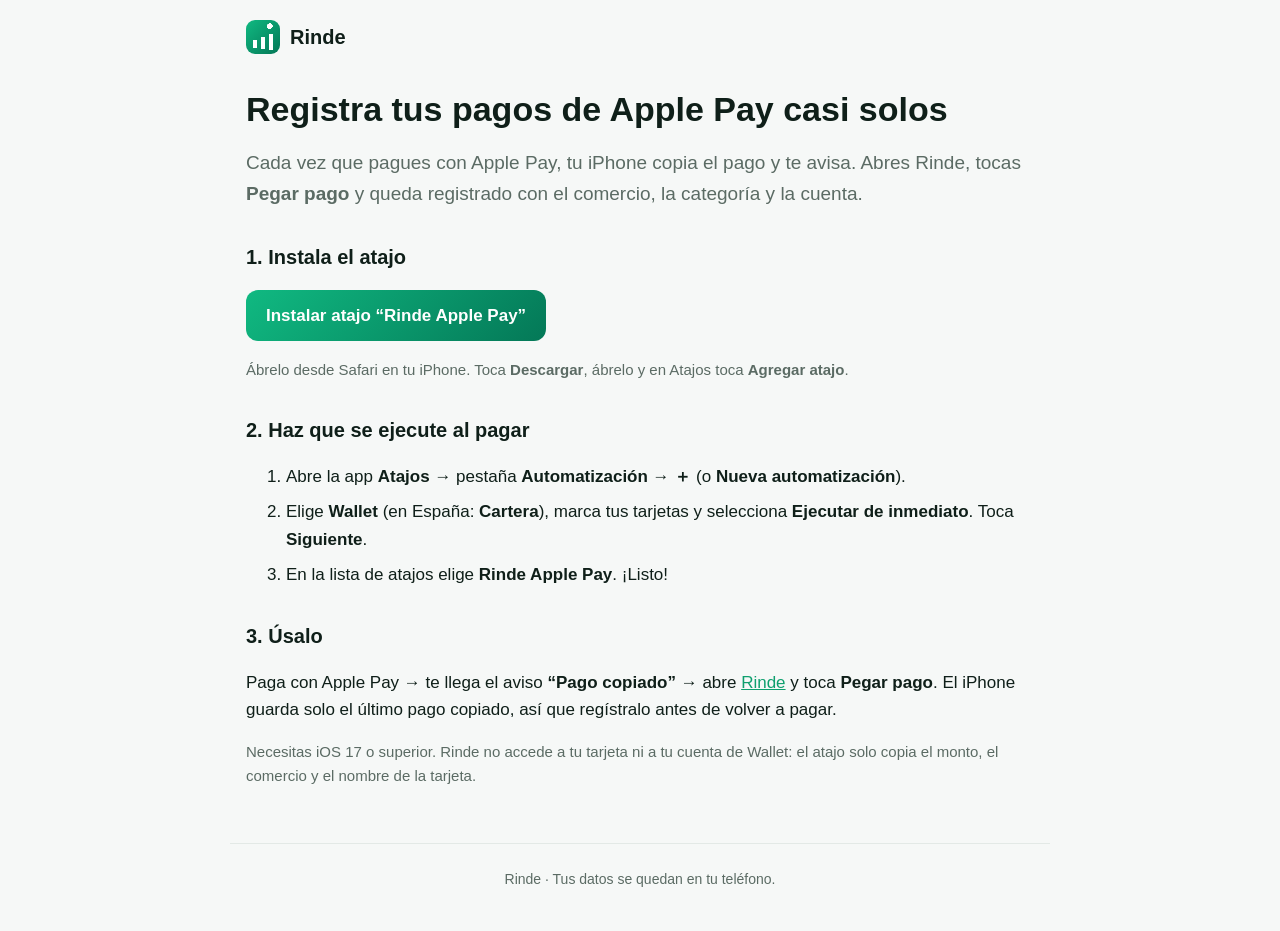
==== atajo.html @ ccc1b3f2 "Atajo "Rinde Apple Pay" listo para instalar y pegado más fácil - atajo/Rinde Apple Pay.shortcut: ata" ====
<!DOCTYPE html>
<html lang="es">
<head>
<meta charset="utf-8">
<meta name="viewport" content="width=device-width, initial-scale=1">
<title>Atajo de Apple Pay · Rinde</title>
<meta name="description" content="Instala el atajo de Rinde para registrar tus pagos con Apple Pay casi solos.">
<link rel="stylesheet" href="estilo.css">
</head>
<body>
<header class="top"><a href="./" class="brand"><span class="logo"></span>Rinde</a></header>
<main class="doc">
<h1>Registra tus pagos de Apple Pay casi solos</h1>
<p class="lead">Cada vez que pagues con Apple Pay, tu iPhone copia el pago y te avisa. Abres Rinde, tocas <strong>Pegar pago</strong> y queda registrado con el comercio, la categoría y la cuenta.</p>

<h2>1. Instala el atajo</h2>
<p><a class="btn" href="atajo/Rinde%20Apple%20Pay.shortcut">Instalar atajo “Rinde Apple Pay”</a></p>
<p class="muted">Ábrelo desde Safari en tu iPhone. Toca <b>Descargar</b>, ábrelo y en Atajos toca <b>Agregar atajo</b>.</p>

<h2>2. Haz que se ejecute al pagar</h2>
<ol>
<li>Abre la app <b>Atajos</b> → pestaña <b>Automatización</b> → <b>＋</b> (o <b>Nueva automatización</b>).</li>
<li>Elige <b>Wallet</b> (en España: <b>Cartera</b>), marca tus tarjetas y selecciona <b>Ejecutar de inmediato</b>. Toca <b>Siguiente</b>.</li>
<li>En la lista de atajos elige <b>Rinde Apple Pay</b>. ¡Listo!</li>
</ol>

<h2>3. Úsalo</h2>
<p>Paga con Apple Pay → te llega el aviso <b>“Pago copiado”</b> → abre <a href="./">Rinde</a> y toca <b>Pegar pago</b>. El iPhone guarda solo el último pago copiado, así que regístralo antes de volver a pagar.</p>

<p class="muted">Necesitas iOS 17 o superior. Rinde no accede a tu tarjeta ni a tu cuenta de Wallet: el atajo solo copia el monto, el comercio y el nombre de la tarjeta.</p>
</main>
<footer class="foot">Rinde · Tus datos se quedan en tu teléfono.</footer>
</body>
</html>
---- estilo.css ----
:root {
  --bg: #f6f8f7;
  --card: #ffffff;
  --text: #0f1f19;
  --muted: #5b6b64;
  --brand: #0e9f6e;
  --brand-deep: #047857;
  --line: #e3e9e6;
}
@media (prefers-color-scheme: dark) {
  :root {
    --bg: #0b100e;
    --card: #141b18;
    --text: #e8f0ec;
    --muted: #9aaba3;
    --brand: #34d399;
    --brand-deep: #10b981;
    --line: #22302a;
  }
}
* { box-sizing: border-box; }
html, body { margin: 0; background: var(--bg); color: var(--text); }
body {
  font: 17px/1.6 -apple-system, BlinkMacSystemFont, "SF Pro Text", "Segoe UI", Roboto, sans-serif;
  -webkit-font-smoothing: antialiased;
}
a { color: var(--brand); }
.top { max-width: 820px; margin: 0 auto; padding: 20px 16px; }
.brand { display: inline-flex; align-items: center; gap: 10px; font-weight: 700; font-size: 20px; color: var(--text); text-decoration: none; }
.logo {
  width: 34px; height: 34px; border-radius: 9px; display: inline-block;
  background:
    radial-gradient(circle at 70% 18%, #fff 0 7.5%, transparent 8%),
    linear-gradient(#fff, #fff) 23.5% 77% / 13% 24% no-repeat,
    linear-gradient(#fff, #fff) 50% 77% / 13% 36% no-repeat,
    linear-gradient(#fff, #fff) 76.5% 77% / 13% 48% no-repeat,
    linear-gradient(135deg, #10b981, #047857);
}
.logo.big { width: 96px; height: 96px; border-radius: 24px; box-shadow: 0 12px 30px rgba(14, 159, 110, .3); }
main { max-width: 820px; margin: 0 auto; padding: 0 16px 40px; }
.hero { text-align: center; padding: 32px 0 24px; }
.hero h1 { font-size: clamp(32px, 7vw, 48px); line-height: 1.1; margin: 20px 0 12px; }
.lead { font-size: 19px; color: var(--muted); }
.muted { color: var(--muted); font-size: 15px; }
.grid { display: grid; grid-template-columns: repeat(auto-fit, minmax(220px, 1fr)); gap: 14px; margin-top: 16px; }
.card { background: var(--card); border: 1px solid var(--line); border-radius: 18px; padding: 18px; }
.card h3 { margin: 0 0 6px; font-size: 17px; }
.card p { margin: 0; color: var(--muted); font-size: 15px; }
.doc h1 { font-size: 34px; line-height: 1.15; margin: 8px 0; }
.doc h2 { font-size: 20px; margin-top: 32px; }
.doc li { margin-bottom: 8px; }
.btn { display: inline-block; background: linear-gradient(135deg, #10b981, #047857); color: #fff; font-weight: 600; padding: 12px 20px; border-radius: 12px; text-decoration: none; }
details { background: var(--card); border: 1px solid var(--line); border-radius: 14px; padding: 12px 16px; margin: 10px 0; }
summary { font-weight: 600; cursor: pointer; }
details p { color: var(--muted); margin: 10px 0 2px; }
.foot { max-width: 820px; margin: 0 auto; padding: 24px 16px 40px; color: var(--muted); font-size: 14px; text-align: center; border-top: 1px solid var(--line); }
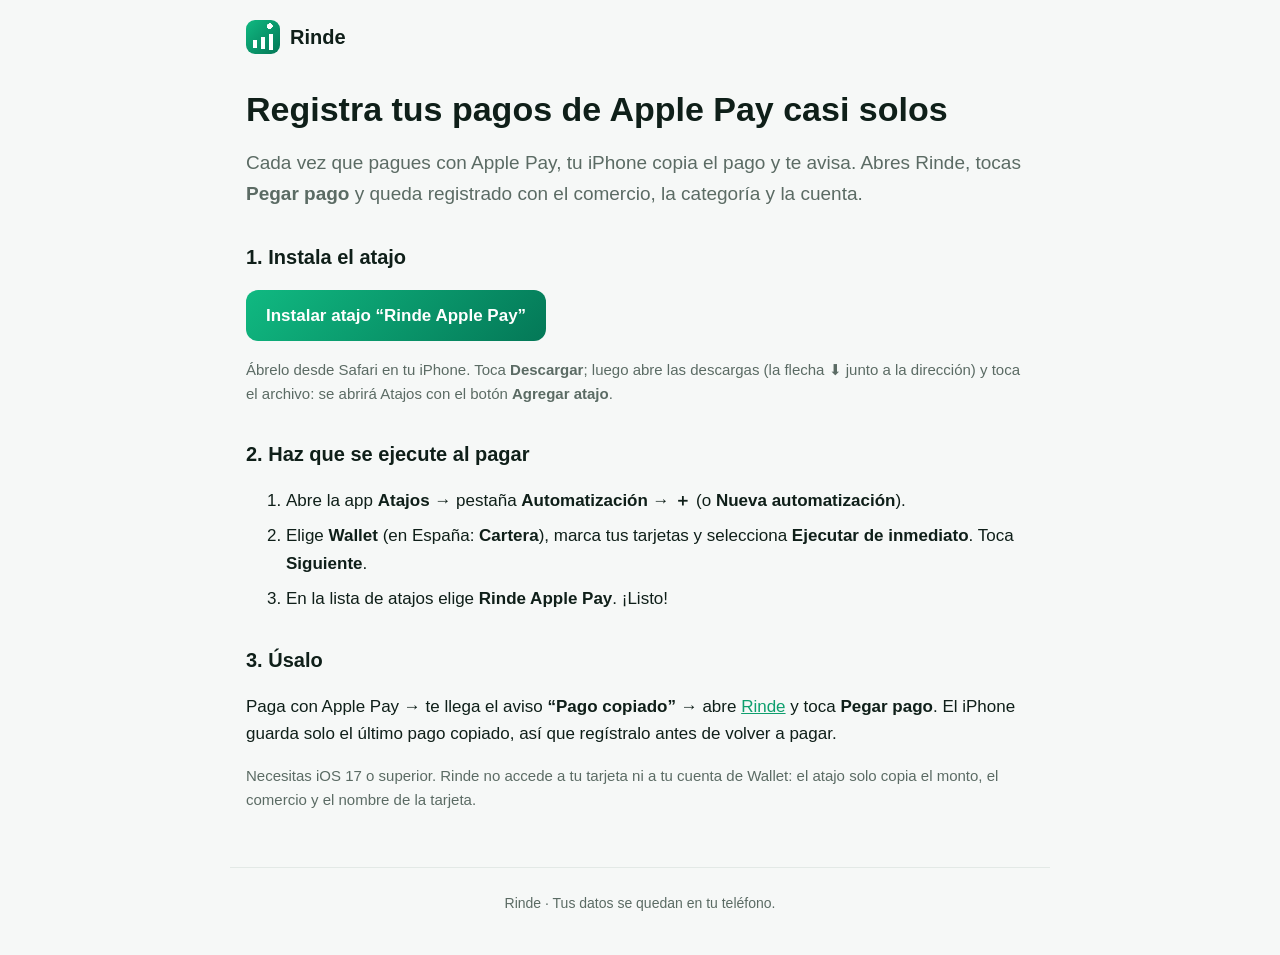
==== commit 2f0b5504: "Botón de instalar atajo: descargar el archivo en vez de mostrarlo como texto Safari del iPhone mostr" ====
--- a/atajo.html
+++ b/atajo.html
@@ -14,8 +14,8 @@
 <p class="lead">Cada vez que pagues con Apple Pay, tu iPhone copia el pago y te avisa. Abres Rinde, tocas <strong>Pegar pago</strong> y queda registrado con el comercio, la categoría y la cuenta.</p>
 
 <h2>1. Instala el atajo</h2>
-<p><a class="btn" href="atajo/Rinde%20Apple%20Pay.shortcut">Instalar atajo “Rinde Apple Pay”</a></p>
-<p class="muted">Ábrelo desde Safari en tu iPhone. Toca <b>Descargar</b>, ábrelo y en Atajos toca <b>Agregar atajo</b>.</p>
+<p><a class="btn" href="atajo/Rinde%20Apple%20Pay.shortcut" download="Rinde Apple Pay.shortcut">Instalar atajo “Rinde Apple Pay”</a></p>
+<p class="muted">Ábrelo desde Safari en tu iPhone. Toca <b>Descargar</b>; luego abre las descargas (la flecha ⬇︎ junto a la dirección) y toca el archivo: se abrirá Atajos con el botón <b>Agregar atajo</b>.</p>
 
 <h2>2. Haz que se ejecute al pagar</h2>
 <ol>
